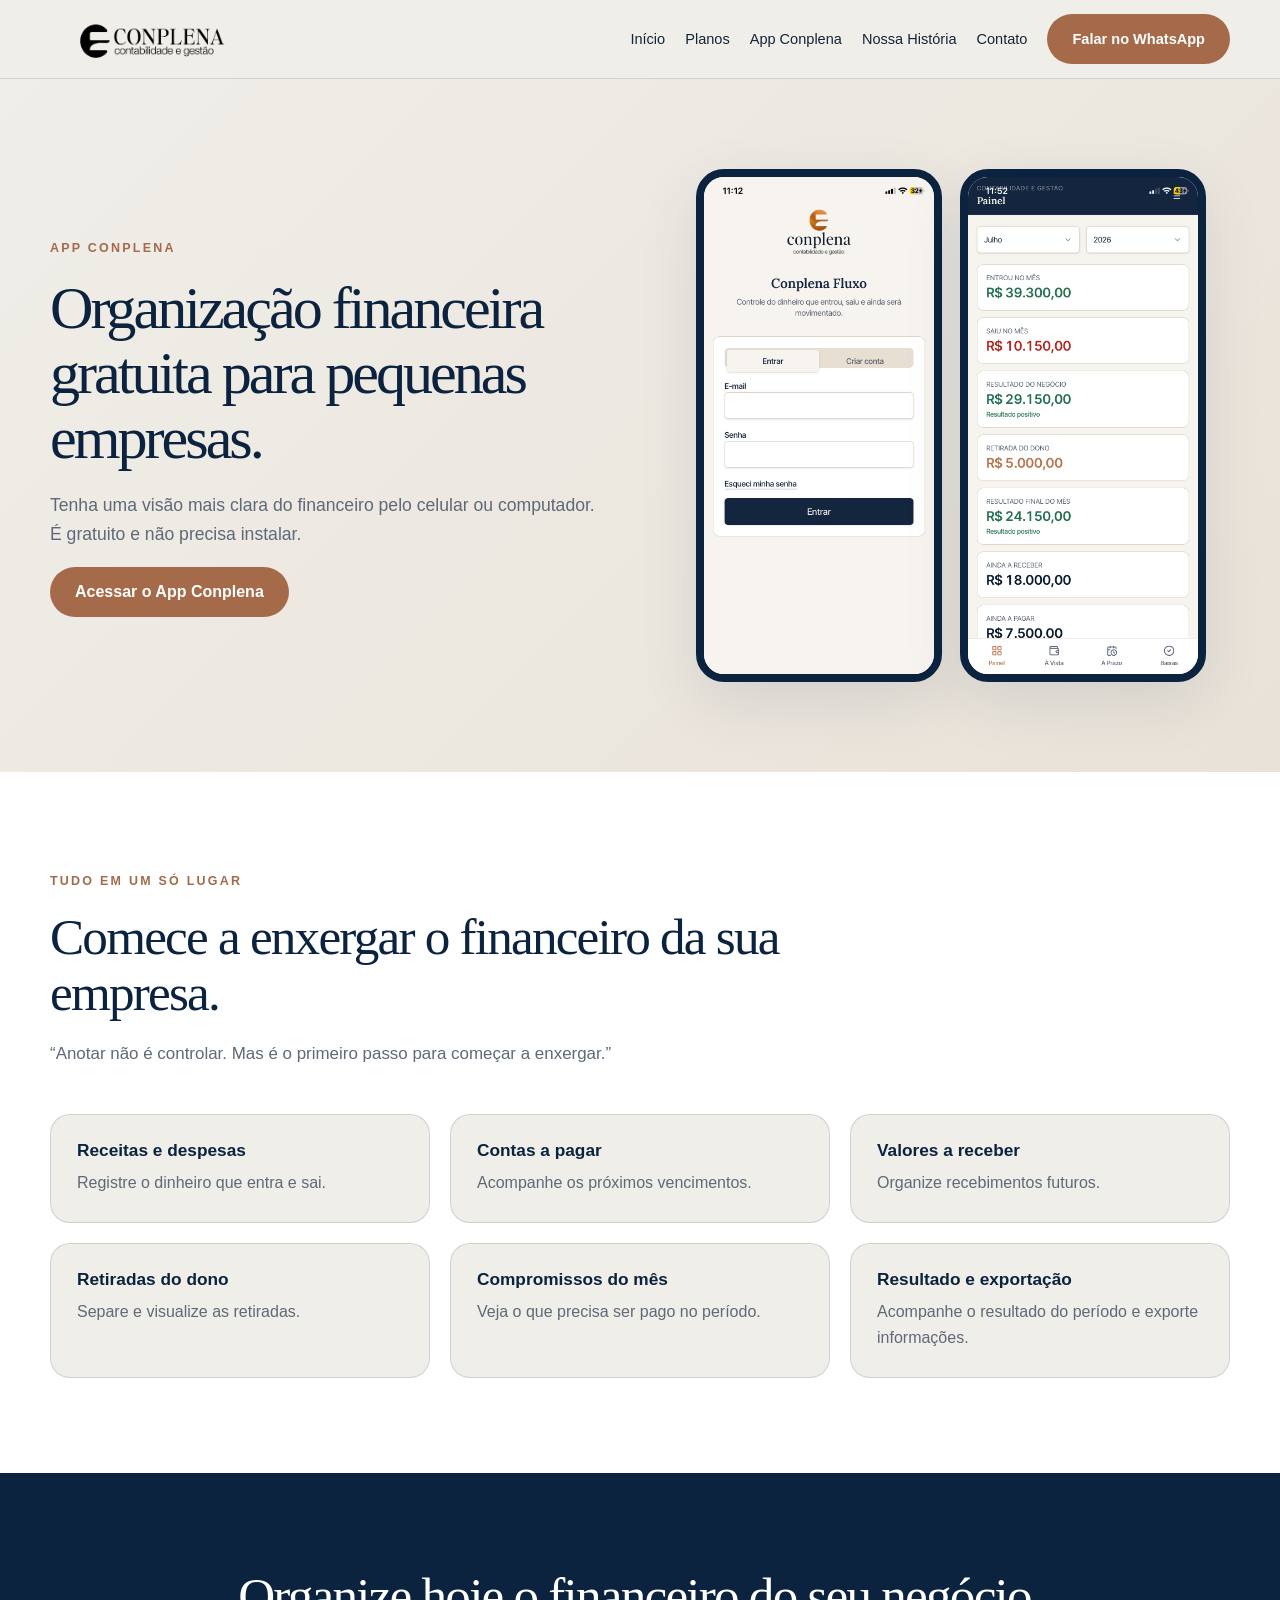
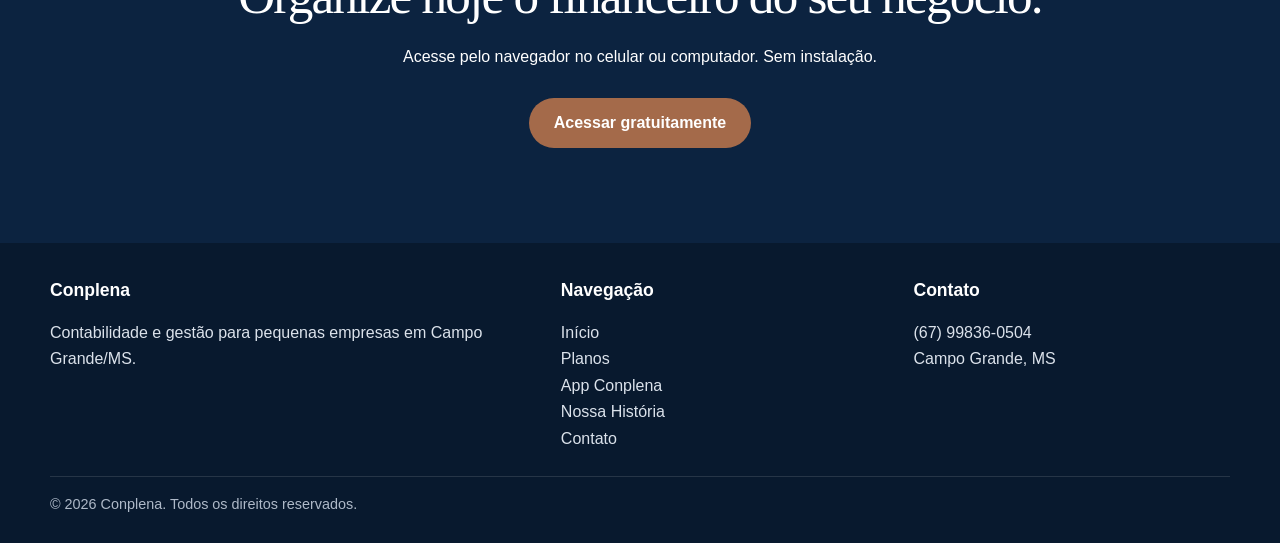
==== app.html @ f70166f3 "Atualiza site Conplena: planos, Rota, App e SEO" ====
<!doctype html><html lang="pt-BR"><head><meta charset="utf-8"><meta name="viewport" content="width=device-width,initial-scale=1"><title>App Conplena | Organização Financeira Gratuita para Pequenas Empresas</title><meta name="description" content="Ferramenta gratuita para pequenos empresários registrarem receitas, despesas, contas a pagar, valores a receber e acompanharem melhor o financeiro do negócio."><link rel="icon" href="favicon.png"><link rel="stylesheet" href="style.css"><link rel="canonical" href="https://conplena.com.br/app.html"></head><body><header class="site-header"><div class="container header-inner"><a class="brand" href="index.html"><img src="logo-horizontal.png" alt="Conplena contabilidade e gestão"></a><button class="menu-toggle" aria-label="Abrir menu" aria-expanded="false">☰</button><nav class="nav"><a href="index.html">Início</a><a href="planos.html">Planos</a><a href="app.html">App Conplena</a><a href="historia.html">Nossa História</a><a href="contato.html">Contato</a><a class="btn btn-primary" href="https://wa.me/5567998360504?text=Ol%C3%A1%2C%20gostaria%20de%20conhecer%20a%20Conplena." target="_blank" rel="noopener">Falar no WhatsApp</a></nav></div></header><main><section class="app-hero"><div class="container app-grid"><div><span class="eyebrow">App Conplena</span><h1>Organização financeira gratuita para pequenas empresas.</h1><p>Tenha uma visão mais clara do financeiro pelo celular ou computador. É gratuito e não precisa instalar.</p><a class="btn btn-primary" href="https://app.conplena.com.br" target="_blank" rel="noopener">Acessar o App Conplena</a></div><div class="app-screens"><figure><img src="conplena_fluxo_login.png" alt="Tela de login do App Conplena"></figure><figure><img src="conplena_fluxo_painel.png" alt="Painel financeiro do App Conplena"></figure></div></div></section><section class="section section-white"><div class="container"><div class="section-head"><span class="eyebrow">Tudo em um só lugar</span><h2>Comece a enxergar o financeiro da sua empresa.</h2><p>“Anotar não é controlar. Mas é o primeiro passo para começar a enxergar.”</p></div><div class="feature-grid"><article class="feature-card"><h3>Receitas e despesas</h3><p>Registre o dinheiro que entra e sai.</p></article><article class="feature-card"><h3>Contas a pagar</h3><p>Acompanhe os próximos vencimentos.</p></article><article class="feature-card"><h3>Valores a receber</h3><p>Organize recebimentos futuros.</p></article><article class="feature-card"><h3>Retiradas do dono</h3><p>Separe e visualize as retiradas.</p></article><article class="feature-card"><h3>Compromissos do mês</h3><p>Veja o que precisa ser pago no período.</p></article><article class="feature-card"><h3>Resultado e exportação</h3><p>Acompanhe o resultado do período e exporte informações.</p></article></div></div></section><section class="section section-dark"><div class="container narrow cta-center"><h2>Organize hoje o financeiro do seu negócio.</h2><p>Acesse pelo navegador no celular ou computador. Sem instalação.</p><a class="btn btn-primary" href="https://app.conplena.com.br" target="_blank" rel="noopener">Acessar gratuitamente</a></div></section></main><footer class="footer"><div class="container"><div class="footer-grid"><div><h3>Conplena</h3><p>Contabilidade e gestão para pequenas empresas em Campo Grande/MS.</p></div><div><h3>Navegação</h3><p><a href="index.html">Início</a><br><a href="planos.html">Planos</a><br><a href="app.html">App Conplena</a><br><a href="historia.html">Nossa História</a><br><a href="contato.html">Contato</a></p></div><div><h3>Contato</h3><p><a href="https://wa.me/5567998360504" target="_blank" rel="noopener">(67) 99836-0504</a><br>Campo Grande, MS</p></div></div><div class="footer-bottom">© <span data-year></span> Conplena. Todos os direitos reservados.</div></div></footer><script src="main.js"></script></body></html>
---- style.css ----
:root{
  --navy:#0C2340;
  --blue:#1B365D;
  --copper:#A46A4A;
  --beige:#D5C7B8;
  --rose:#E4D5D3;
  --paper:#F0EEE9;
  --white:#fff;
  --text:#14243a;
  --muted:#5f6977;
  --line:rgba(12,35,64,.14);
  --shadow:0 20px 60px rgba(12,35,64,.10);
  --radius:24px;
  --max:1180px;
}
*{box-sizing:border-box}
html{scroll-behavior:smooth}
body{
  margin:0;background:var(--paper);color:var(--text);
  font-family:Arial,Helvetica,sans-serif;line-height:1.65;
}
img{display:block;max-width:100%}
a{color:inherit;text-decoration:none}
.container{width:min(calc(100% - 40px),var(--max));margin:auto}
.site-header{
  position:sticky;top:0;z-index:30;
  background:rgba(240,238,233,.94);
  backdrop-filter:blur(16px);
  border-bottom:1px solid var(--line);
}
.header-inner{min-height:78px;display:flex;align-items:center;justify-content:space-between;gap:24px}
.brand img{width:215px}
.nav{display:flex;align-items:center;gap:20px;font-size:.91rem;white-space:nowrap}
.nav a:not(.btn):hover{color:var(--copper)}
.menu-toggle{display:none;border:0;background:none;color:var(--navy);font-size:1.7rem}
.btn{
  display:inline-flex;align-items:center;justify-content:center;min-height:50px;
  padding:0 24px;border-radius:999px;border:1px solid transparent;
  font-weight:700;transition:.2s ease;
}
.btn-primary{background:var(--copper);color:#fff}
.btn-primary:hover{transform:translateY(-2px);filter:brightness(.96)}
.btn-secondary{border-color:var(--navy);color:var(--navy);background:transparent}
.btn-secondary:hover{background:var(--navy);color:#fff}
.hero{padding:120px 0 100px}
.hero-grid{display:grid;grid-template-columns:1.35fr .65fr;gap:48px;align-items:center}
.eyebrow{
  display:inline-block;margin-bottom:18px;font-size:.78rem;
  letter-spacing:.18em;text-transform:uppercase;font-weight:800;color:var(--copper)
}
h1,h2,h3{font-family:Georgia,"Times New Roman",serif;color:var(--navy);line-height:1.08;margin:0 0 20px;font-weight:500}
h1{font-size:clamp(3.1rem,7vw,6.6rem);letter-spacing:-.05em}
h2{font-size:clamp(2.2rem,4vw,4.1rem);letter-spacing:-.035em}
h3{font-size:1.65rem}
.hero p{font-size:1.14rem;color:var(--muted);max-width:780px;margin:0 0 26px}
.hero-actions{display:flex;gap:14px;flex-wrap:wrap}
.hero-mark{display:flex;align-items:center;justify-content:center;min-height:240px}
.hero-mark img{width:min(190px,62%);filter:drop-shadow(0 18px 34px rgba(12,35,64,.10))}
.section{padding:95px 0}
.section-white{background:var(--white)}
.section-soft{background:#e9e2d8}
.section-dark{background:var(--navy);color:#fff}
.section-dark h2,.section-dark h3{color:#fff}
.section-head{max-width:780px;margin-bottom:46px}
.section-head p{color:var(--muted);font-size:1.06rem}
.cards{display:grid;grid-template-columns:repeat(4,1fr);gap:20px}
.plans-home{grid-template-columns:repeat(4,1fr)}
.card{
  background:#fff;border:1px solid var(--line);border-radius:var(--radius);
  padding:30px;min-height:305px;display:flex;flex-direction:column;transition:.2s ease
}
.card:hover{transform:translateY(-4px);border-color:rgba(164,106,74,.65);box-shadow:var(--shadow)}
.card p{color:var(--muted)}
.price{font-weight:800;color:var(--copper);margin-top:auto;padding-top:20px}
.card-link{display:inline-flex;margin-top:18px;color:var(--navy);font-weight:800}
.route-highlight{display:grid;grid-template-columns:1fr auto;gap:36px;align-items:center;margin-top:24px;padding:34px 38px;border-radius:var(--radius);background:var(--navy);color:#fff;box-shadow:var(--shadow)}
.route-highlight h3{color:#fff;font-size:2rem;margin-bottom:10px}
.route-highlight p{margin:0;color:#dbe2eb}
.route-highlight .eyebrow{margin-bottom:10px}
.route-highlight-action{text-align:right}
.route-highlight-action .price{padding:0 0 12px;color:var(--beige)}
.split{display:grid;grid-template-columns:1fr 1fr;gap:72px;align-items:center}
.story-photo{border-radius:26px;overflow:hidden;box-shadow:var(--shadow);background:#ddd}
.story-photo img{width:100%;aspect-ratio:4/3;object-fit:cover}
.quote{font-family:Georgia,serif;font-size:clamp(2rem,3.5vw,3.4rem);line-height:1.2;color:var(--navy);margin:0 0 24px}
.page-hero{padding:90px 0 65px;border-bottom:1px solid var(--line)}
.page-hero p{max-width:780px;color:var(--muted);font-size:1.08rem}
.plan-section{padding:76px 0;border-bottom:1px solid var(--line)}
.plan-grid{display:grid;grid-template-columns:.82fr 1.18fr;gap:68px}
.plan-meta{position:sticky;top:112px;align-self:start}
.plan-list{display:grid;grid-template-columns:repeat(2,1fr);gap:20px}
.plan-block{background:#fff;border:1px solid var(--line);border-radius:18px;padding:26px}
.plan-block h3{font-family:Arial,sans-serif;font-size:.98rem;font-weight:800;letter-spacing:.05em;text-transform:uppercase}
.plan-block ul{margin:0;padding-left:20px;color:var(--muted)}
.notice{margin-top:28px;padding:22px;border-left:4px solid var(--copper);background:#fff;border-radius:0 14px 14px 0}
.story-layout{display:grid;grid-template-columns:1fr 1fr;gap:72px;align-items:start}
.story-layout + .story-layout{margin-top:90px}
.caption{font-size:.9rem;color:var(--muted);margin:12px 0 0}
.placeholder{
  min-height:390px;border:1px dashed rgba(12,35,64,.3);border-radius:24px;
  background:linear-gradient(135deg,rgba(213,199,184,.5),rgba(240,238,233,.95));
  display:flex;align-items:center;justify-content:center;text-align:center;padding:40px;color:var(--muted)
}
.contact-grid{display:grid;grid-template-columns:1fr 1fr;gap:62px}
.contact-card{background:#fff;border:1px solid var(--line);border-radius:22px;padding:32px}
.contact-item{padding:18px 0;border-bottom:1px solid var(--line)}
.contact-item:last-child{border:0}
.feature-grid{display:grid;grid-template-columns:repeat(3,1fr);gap:20px}
.feature-card{background:var(--paper);border:1px solid var(--line);border-radius:20px;padding:26px}
.feature-card h3{font-family:Arial,sans-serif;font-size:1.08rem;font-weight:800;margin-bottom:10px}
.feature-card p{color:var(--muted);margin:0}
.action-grid{display:grid;grid-template-columns:1fr 1fr;gap:24px}
.action-card{background:#fff;border:1px solid var(--line);border-radius:var(--radius);padding:38px}
.action-card h2{font-size:clamp(2rem,3vw,3rem)}
.quote-small{font-family:Georgia,serif;font-size:1.35rem;color:var(--navy)!important}
.plan-block-wide{min-height:0}
.pillar-grid{display:grid;grid-template-columns:repeat(4,1fr);gap:20px;margin:36px 0}
.pillar{background:#fff;color:var(--text);border:1px solid var(--line);border-radius:20px;padding:28px}
.pillar>span{display:block;color:var(--copper);font-weight:800;margin-bottom:14px}
.pillar h3{font-size:1.35rem}.pillar p,.pillar li{color:var(--muted)}
.route-grid .pillar h3{color:var(--navy)}
.pillar ul{padding-left:20px}
blockquote{margin:32px 0;padding:24px 28px;border-left:4px solid var(--copper);background:#fff;font:1.35rem/1.5 Georgia,serif;color:var(--navy)}
.explain-box{background:#e9e2d8;border-radius:22px;padding:34px;margin:28px 0}
.dark-box{background:rgba(255,255,255,.08)}.dark-box h3,.dark-box strong{color:#fff}.dark-box p{color:#dbe2eb}
.app-hero{padding:90px 0;background:linear-gradient(135deg,var(--paper),#e9e2d8)}
.app-grid{display:grid;grid-template-columns:1fr 1fr;gap:64px;align-items:center}
.app-grid p{font-size:1.1rem;color:var(--muted);max-width:620px}
.app-screens{display:flex;align-items:center;justify-content:center;gap:18px}
.app-screens figure{width:44%;margin:0;border:8px solid var(--navy);border-radius:28px;overflow:hidden;box-shadow:var(--shadow);background:#fff}
@media(min-width:921px){
  #mei .plan-meta h2{font-size:clamp(2.35rem,3.25vw,3.55rem)}
  .app-grid h1{font-size:clamp(3.45rem,4.7vw,5rem);max-width:680px}
  .contact-hero h1{font-size:clamp(3.55rem,4.8vw,5.1rem);max-width:880px}
}
.small{font-size:.92rem;color:var(--muted)}
.footer{padding:38px 0 26px;background:#08192e;color:#dbe2eb}
.footer-grid{display:grid;grid-template-columns:1.2fr .8fr .8fr;gap:36px}
.footer-grid p{margin:0}
.footer h3{color:#fff;font-family:Arial,sans-serif;font-size:1.1rem;font-weight:800}
.footer a:hover{color:#fff}
.footer-bottom{border-top:1px solid rgba(255,255,255,.12);margin-top:24px;padding-top:16px;color:#aeb9c8;font-size:.9rem}
@media(max-width:920px){
  .hero-grid,.split,.plan-grid,.story-layout,.contact-grid{grid-template-columns:1fr}
  .cards{grid-template-columns:repeat(2,1fr)}
  .plans-home,.pillar-grid{grid-template-columns:repeat(2,1fr)}
  .feature-grid{grid-template-columns:repeat(2,1fr)}
  .app-grid{grid-template-columns:1fr}
  .hero-mark{min-height:240px}
  .plan-meta{position:static}
}
@media(max-width:700px){
  .container{width:min(calc(100% - 28px),var(--max))}
  .header-inner{min-height:68px}
  .brand img{width:172px}
  .menu-toggle{display:block}
  .nav{
    position:absolute;top:68px;left:0;right:0;background:var(--paper);
    border-bottom:1px solid var(--line);padding:22px 20px;
    display:none;flex-direction:column;align-items:stretch;gap:12px
  }
  .nav.open{display:flex}
  .nav .btn{width:100%}
  .hero{padding:74px 0 68px}
  h1{font-size:clamp(2.8rem,15vw,4.5rem)}
  .cards,.plan-list{grid-template-columns:1fr}
  .plans-home,.feature-grid,.action-grid,.pillar-grid{grid-template-columns:1fr}
  .route-highlight{grid-template-columns:1fr;padding:28px 22px;gap:18px}
  .route-highlight-action{text-align:left}
  .footer-grid{grid-template-columns:1fr;gap:24px}
  .action-card{padding:28px 22px}
  .app-hero{padding:64px 0}.app-screens{gap:8px}.app-screens figure{width:48%;border-width:5px}
  .section{padding:70px 0}
  .hero-mark{display:none}
}

.story-layout{align-items:center}
.story-photo{max-width:520px;margin-inline:auto}
.story-photo img{width:100%;height:auto;aspect-ratio:auto;object-fit:contain;background:#fff}
.story-photo-sm{max-width:500px}
.caption{padding:10px 14px 14px;margin:0;background:#f5f2ed}
@media(max-width:920px){.story-photo,.story-photo-sm{max-width:100%}}

.narrow{max-width:860px}.page-hero-compact{padding:78px 0 52px}.history-text{padding:72px 0 78px}.prose{font-size:1.06rem}.prose p{max-width:760px;color:var(--muted);margin:0 0 18px}.history-chapter{padding:0 0 48px;margin:0 0 48px;border-bottom:1px solid var(--line)}.history-chapter:last-child{border-bottom:0;margin-bottom:0;padding-bottom:0}.history-chapter h2{font-size:clamp(2rem,3.3vw,3.15rem);margin-bottom:24px}.history-closing{background:var(--paper);border:0;border-radius:24px;padding:38px}.cta-center{text-align:center}.cta-center p{max-width:680px;margin:0 auto 28px}.cta-compact{padding:68px 0}.history-teaser{padding:78px 0}.history-teaser h2{max-width:730px;margin-inline:auto}.history-teaser p{max-width:720px;margin:0 auto 28px;color:var(--muted)}.card{min-height:275px}.card p{margin-bottom:8px}.hero{padding-top:104px;padding-bottom:88px}.hero p{max-width:710px}.page-hero h1{max-width:950px}@media(max-width:700px){.page-hero-compact{padding:58px 0 38px}.history-text{padding:50px 0 58px}.history-chapter{padding-bottom:36px;margin-bottom:36px}.history-closing{padding:26px 22px}.history-teaser{padding:58px 0}}
/* Seção Conplena Fluxo */

.fluxo-section {
  background: var(--paper);
}

.fluxo-panel {
  display: grid;
  grid-template-columns: 1fr 0.9fr;
  gap: 64px;
  align-items: center;
  padding: 58px;
  background: linear-gradient(135deg, #ffffff 0%, #f5efe7 100%);
  border: 1px solid var(--line);
  border-radius: 32px;
  box-shadow: var(--shadow);
}

.fluxo-copy h2 {
  max-width: 620px;
}

.fluxo-copy > p {
  max-width: 620px;
  color: var(--muted);
  font-size: 1.08rem;
}

.fluxo-list {
  list-style: none;
  padding: 0;
  margin: 28px 0;
}

.fluxo-list li {
  position: relative;
  padding: 9px 0 9px 30px;
  color: var(--text);
}

.fluxo-list li::before {
  content: "✓";
  position: absolute;
  left: 0;
  top: 8px;
  color: var(--copper);
  font-weight: 900;
}

.fluxo-note {
  display: block;
  margin-top: 12px;
  color: var(--muted);
  font-size: 0.92rem;
}

.fluxo-phones {
  position: relative;
  min-height: 570px;
  display: flex;
  align-items: center;
  justify-content: center;
}

.phone-shot {
  position: absolute;
  width: min(285px, 72%);
  margin: 0;
  overflow: hidden;
  background: #ffffff;
  border: 9px solid var(--navy);
  border-radius: 34px;
  box-shadow: 0 26px 50px rgba(12, 35, 64, 0.22);
}

.phone-shot img {
  width: 100%;
  height: auto;
}

.phone-main {
  z-index: 2;
  right: 5%;
  transform: rotate(2deg);
}

.phone-secondary {
  z-index: 1;
  left: 2%;
  width: min(235px, 58%);
  transform: rotate(-5deg);
  opacity: 0.96;
}

@media (max-width: 920px) {
  .fluxo-panel {
    grid-template-columns: 1fr;
    gap: 30px;
    padding: 42px;
  }

  .fluxo-phones {
    width: 100%;
    max-width: 560px;
    min-height: 520px;
    margin: auto;
  }
}

@media (max-width: 700px) {
  .fluxo-panel {
    padding: 28px 22px;
    border-radius: 24px;
  }

  .fluxo-copy .btn {
    width: 100%;
  }

  .fluxo-phones {
    min-height: 430px;
  }

  .phone-main {
    right: 0;
    width: 70%;
  }

  .phone-secondary {
    left: 0;
    width: 55%;
  }
}
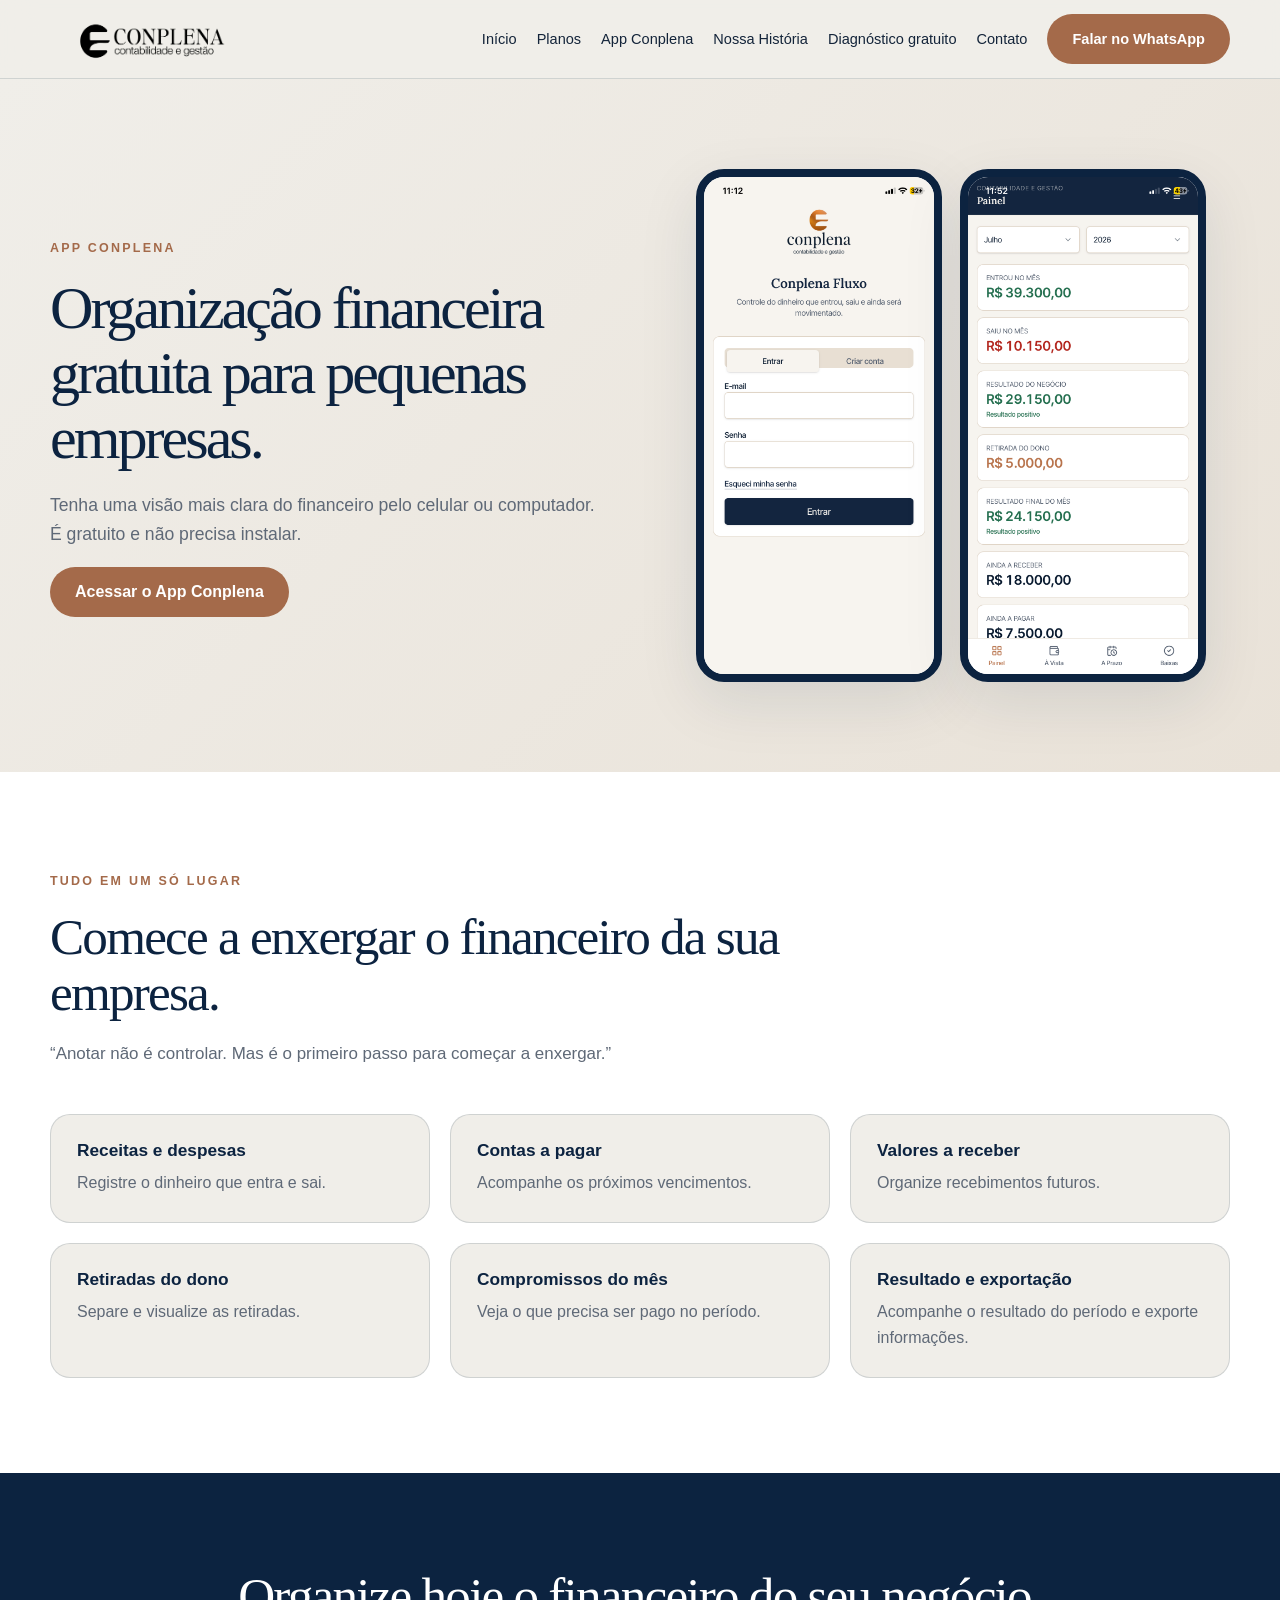
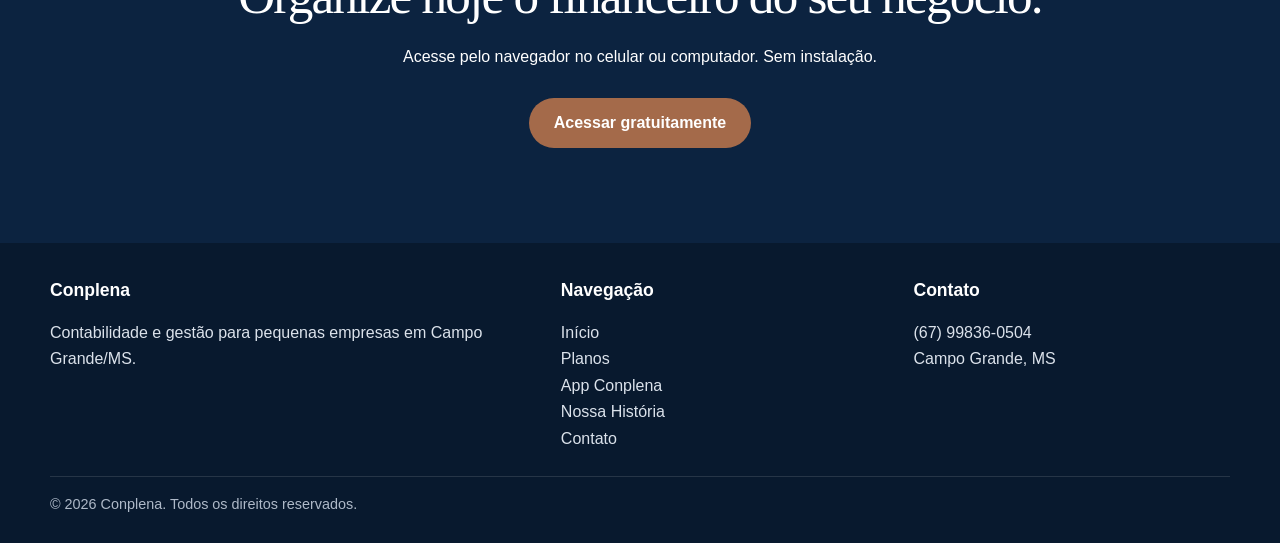
==== commit 92efc480: "Adiciona página de diagnóstico gratuito, link no menu, chamada na página inicial e sitemap Co-Author" ====
--- a/app.html
+++ b/app.html
@@ -1 +1 @@
-<!doctype html><html lang="pt-BR"><head><meta charset="utf-8"><meta name="viewport" content="width=device-width,initial-scale=1"><title>App Conplena | Organização Financeira Gratuita para Pequenas Empresas</title><meta name="description" content="Ferramenta gratuita para pequenos empresários registrarem receitas, despesas, contas a pagar, valores a receber e acompanharem melhor o financeiro do negócio."><link rel="icon" href="favicon.png"><link rel="stylesheet" href="style.css"><link rel="canonical" href="https://conplena.com.br/app.html"></head><body><header class="site-header"><div class="container header-inner"><a class="brand" href="index.html"><img src="logo-horizontal.png" alt="Conplena contabilidade e gestão"></a><button class="menu-toggle" aria-label="Abrir menu" aria-expanded="false">☰</button><nav class="nav"><a href="index.html">Início</a><a href="planos.html">Planos</a><a href="app.html">App Conplena</a><a href="historia.html">Nossa História</a><a href="contato.html">Contato</a><a class="btn btn-primary" href="https://wa.me/5567998360504?text=Ol%C3%A1%2C%20gostaria%20de%20conhecer%20a%20Conplena." target="_blank" rel="noopener">Falar no WhatsApp</a></nav></div></header><main><section class="app-hero"><div class="container app-grid"><div><span class="eyebrow">App Conplena</span><h1>Organização financeira gratuita para pequenas empresas.</h1><p>Tenha uma visão mais clara do financeiro pelo celular ou computador. É gratuito e não precisa instalar.</p><a class="btn btn-primary" href="https://app.conplena.com.br" target="_blank" rel="noopener">Acessar o App Conplena</a></div><div class="app-screens"><figure><img src="conplena_fluxo_login.png" alt="Tela de login do App Conplena"></figure><figure><img src="conplena_fluxo_painel.png" alt="Painel financeiro do App Conplena"></figure></div></div></section><section class="section section-white"><div class="container"><div class="section-head"><span class="eyebrow">Tudo em um só lugar</span><h2>Comece a enxergar o financeiro da sua empresa.</h2><p>“Anotar não é controlar. Mas é o primeiro passo para começar a enxergar.”</p></div><div class="feature-grid"><article class="feature-card"><h3>Receitas e despesas</h3><p>Registre o dinheiro que entra e sai.</p></article><article class="feature-card"><h3>Contas a pagar</h3><p>Acompanhe os próximos vencimentos.</p></article><article class="feature-card"><h3>Valores a receber</h3><p>Organize recebimentos futuros.</p></article><article class="feature-card"><h3>Retiradas do dono</h3><p>Separe e visualize as retiradas.</p></article><article class="feature-card"><h3>Compromissos do mês</h3><p>Veja o que precisa ser pago no período.</p></article><article class="feature-card"><h3>Resultado e exportação</h3><p>Acompanhe o resultado do período e exporte informações.</p></article></div></div></section><section class="section section-dark"><div class="container narrow cta-center"><h2>Organize hoje o financeiro do seu negócio.</h2><p>Acesse pelo navegador no celular ou computador. Sem instalação.</p><a class="btn btn-primary" href="https://app.conplena.com.br" target="_blank" rel="noopener">Acessar gratuitamente</a></div></section></main><footer class="footer"><div class="container"><div class="footer-grid"><div><h3>Conplena</h3><p>Contabilidade e gestão para pequenas empresas em Campo Grande/MS.</p></div><div><h3>Navegação</h3><p><a href="index.html">Início</a><br><a href="planos.html">Planos</a><br><a href="app.html">App Conplena</a><br><a href="historia.html">Nossa História</a><br><a href="contato.html">Contato</a></p></div><div><h3>Contato</h3><p><a href="https://wa.me/5567998360504" target="_blank" rel="noopener">(67) 99836-0504</a><br>Campo Grande, MS</p></div></div><div class="footer-bottom">© <span data-year></span> Conplena. Todos os direitos reservados.</div></div></footer><script src="main.js"></script></body></html>
+<!doctype html><html lang="pt-BR"><head><script async src="https://www.googletagmanager.com/gtag/js?id=G-ZZYWSBD89N"></script><script>window.dataLayer=window.dataLayer||[];function gtag(){dataLayer.push(arguments);}gtag('js',new Date());gtag('config','G-ZZYWSBD89N');</script><meta charset="utf-8"><meta name="viewport" content="width=device-width,initial-scale=1"><title>App Conplena | Organização Financeira Gratuita para Pequenas Empresas</title><meta name="description" content="Ferramenta gratuita para pequenos empresários registrarem receitas, despesas, contas a pagar, valores a receber e acompanharem melhor o financeiro do negócio."><link rel="icon" href="favicon.png"><link rel="stylesheet" href="style.css"><link rel="canonical" href="https://conplena.com.br/app.html"></head><body><header class="site-header"><div class="container header-inner"><a class="brand" href="index.html"><img src="logo-horizontal.png" alt="Conplena contabilidade e gestão"></a><button class="menu-toggle" aria-label="Abrir menu" aria-expanded="false">☰</button><nav class="nav"><a href="index.html">Início</a><a href="planos.html">Planos</a><a href="app.html">App Conplena</a><a href="historia.html">Nossa História</a><a href="diagnostico.html">Diagnóstico gratuito</a><a href="contato.html">Contato</a><a class="btn btn-primary" href="https://wa.me/5567998360504?text=Ol%C3%A1%2C%20gostaria%20de%20conhecer%20a%20Conplena." target="_blank" rel="noopener">Falar no WhatsApp</a></nav></div></header><main><section class="app-hero"><div class="container app-grid"><div><span class="eyebrow">App Conplena</span><h1>Organização financeira gratuita para pequenas empresas.</h1><p>Tenha uma visão mais clara do financeiro pelo celular ou computador. É gratuito e não precisa instalar.</p><a class="btn btn-primary" href="https://app.conplena.com.br" target="_blank" rel="noopener">Acessar o App Conplena</a></div><div class="app-screens"><figure><img src="conplena_fluxo_login.png" alt="Tela de login do App Conplena"></figure><figure><img src="conplena_fluxo_painel.png" alt="Painel financeiro do App Conplena"></figure></div></div></section><section class="section section-white"><div class="container"><div class="section-head"><span class="eyebrow">Tudo em um só lugar</span><h2>Comece a enxergar o financeiro da sua empresa.</h2><p>“Anotar não é controlar. Mas é o primeiro passo para começar a enxergar.”</p></div><div class="feature-grid"><article class="feature-card"><h3>Receitas e despesas</h3><p>Registre o dinheiro que entra e sai.</p></article><article class="feature-card"><h3>Contas a pagar</h3><p>Acompanhe os próximos vencimentos.</p></article><article class="feature-card"><h3>Valores a receber</h3><p>Organize recebimentos futuros.</p></article><article class="feature-card"><h3>Retiradas do dono</h3><p>Separe e visualize as retiradas.</p></article><article class="feature-card"><h3>Compromissos do mês</h3><p>Veja o que precisa ser pago no período.</p></article><article class="feature-card"><h3>Resultado e exportação</h3><p>Acompanhe o resultado do período e exporte informações.</p></article></div></div></section><section class="section section-dark"><div class="container narrow cta-center"><h2>Organize hoje o financeiro do seu negócio.</h2><p>Acesse pelo navegador no celular ou computador. Sem instalação.</p><a class="btn btn-primary" href="https://app.conplena.com.br" target="_blank" rel="noopener">Acessar gratuitamente</a></div></section></main><footer class="footer"><div class="container"><div class="footer-grid"><div><h3>Conplena</h3><p>Contabilidade e gestão para pequenas empresas em Campo Grande/MS.</p></div><div><h3>Navegação</h3><p><a href="index.html">Início</a><br><a href="planos.html">Planos</a><br><a href="app.html">App Conplena</a><br><a href="historia.html">Nossa História</a><br><a href="contato.html">Contato</a></p></div><div><h3>Contato</h3><p><a href="https://wa.me/5567998360504" target="_blank" rel="noopener">(67) 99836-0504</a><br>Campo Grande, MS</p></div></div><div class="footer-bottom">© <span data-year></span> Conplena. Todos os direitos reservados.</div></div></footer><script src="main.js"></script></body></html>
--- a/style.css
+++ b/style.css
@@ -316,3 +316,10 @@
     width: 55%;
   }
 }
+.pillar-grid.grid-3{grid-template-columns:repeat(3,1fr)}
+.section-dark .container>h3{margin:40px 0 0}
+@media(max-width:920px){.pillar-grid.grid-3{grid-template-columns:repeat(2,1fr)}}
+@media(max-width:700px){.pillar-grid.grid-3{grid-template-columns:1fr}}
+.plans-home{grid-template-columns:repeat(2,1fr)}
+@media(max-width:700px){.plans-home{grid-template-columns:1fr}}
+.section-dark .section-head p{color:#dbe2eb}
